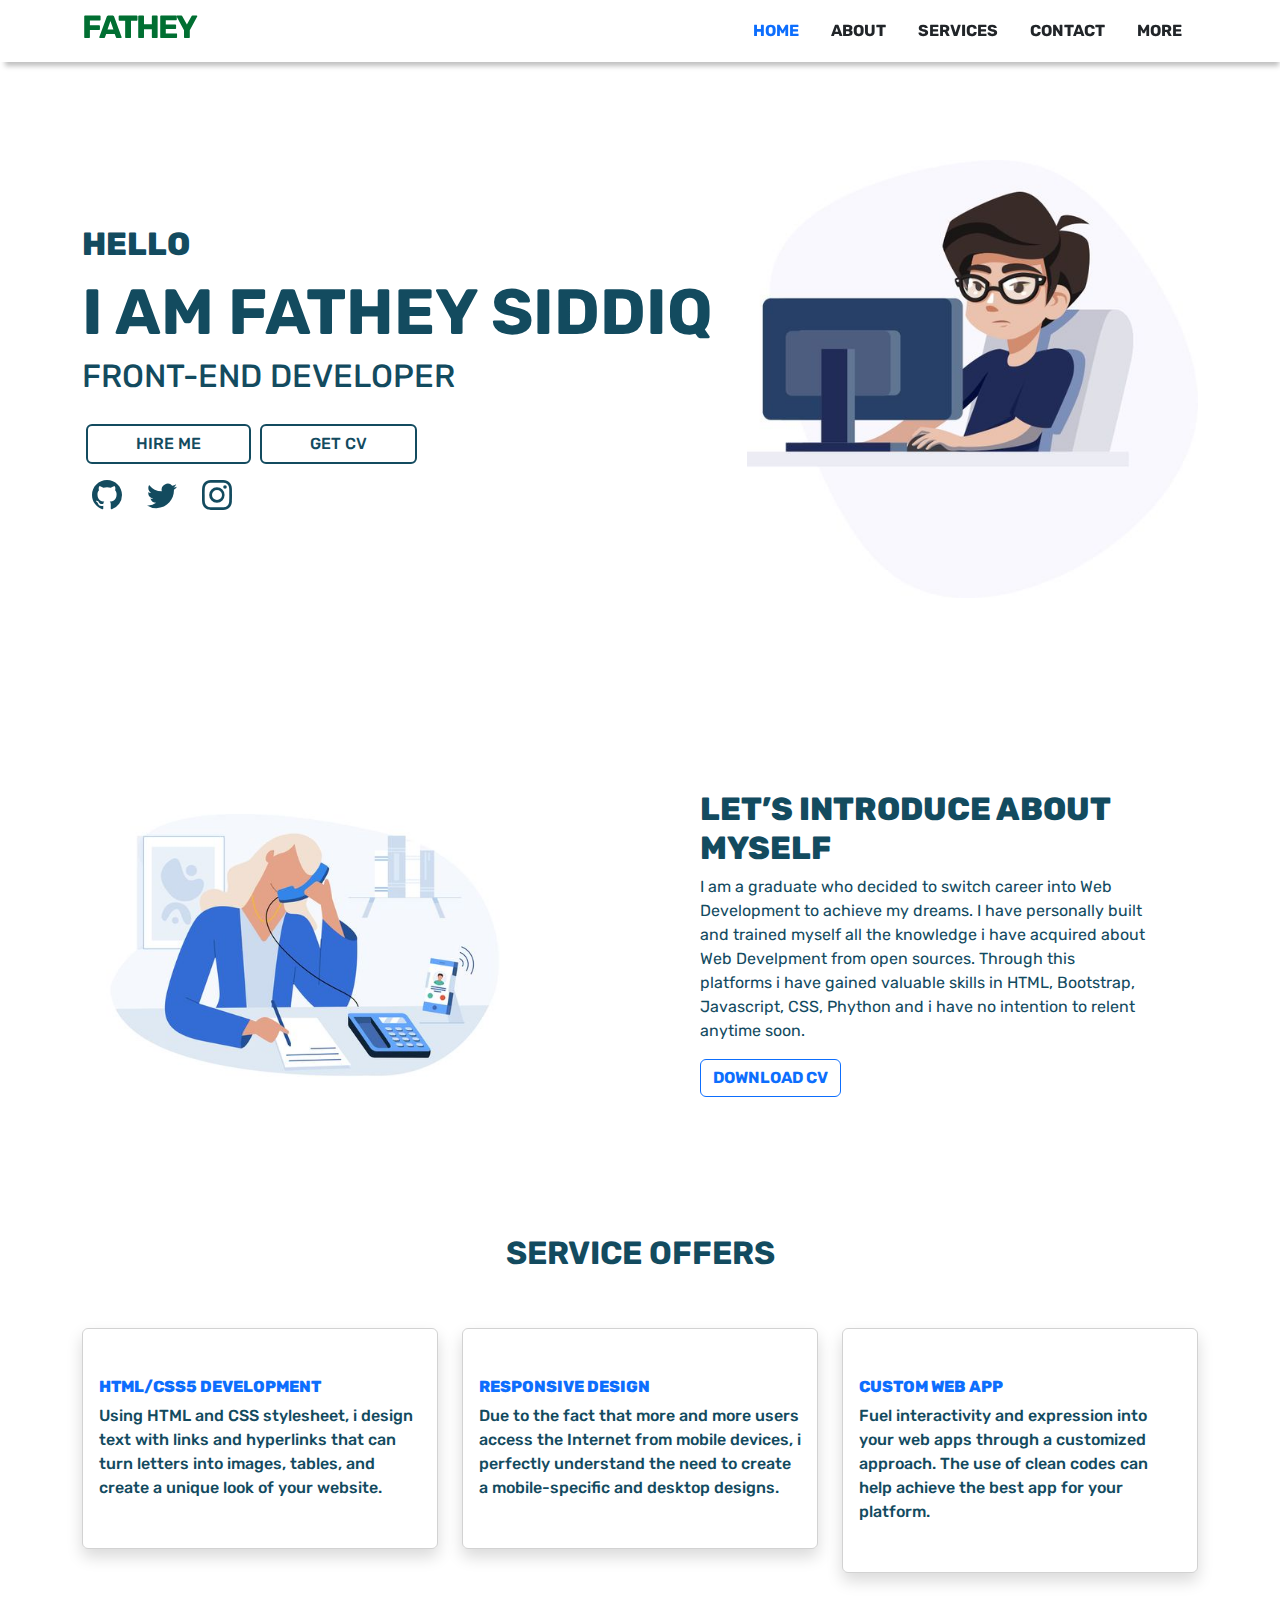
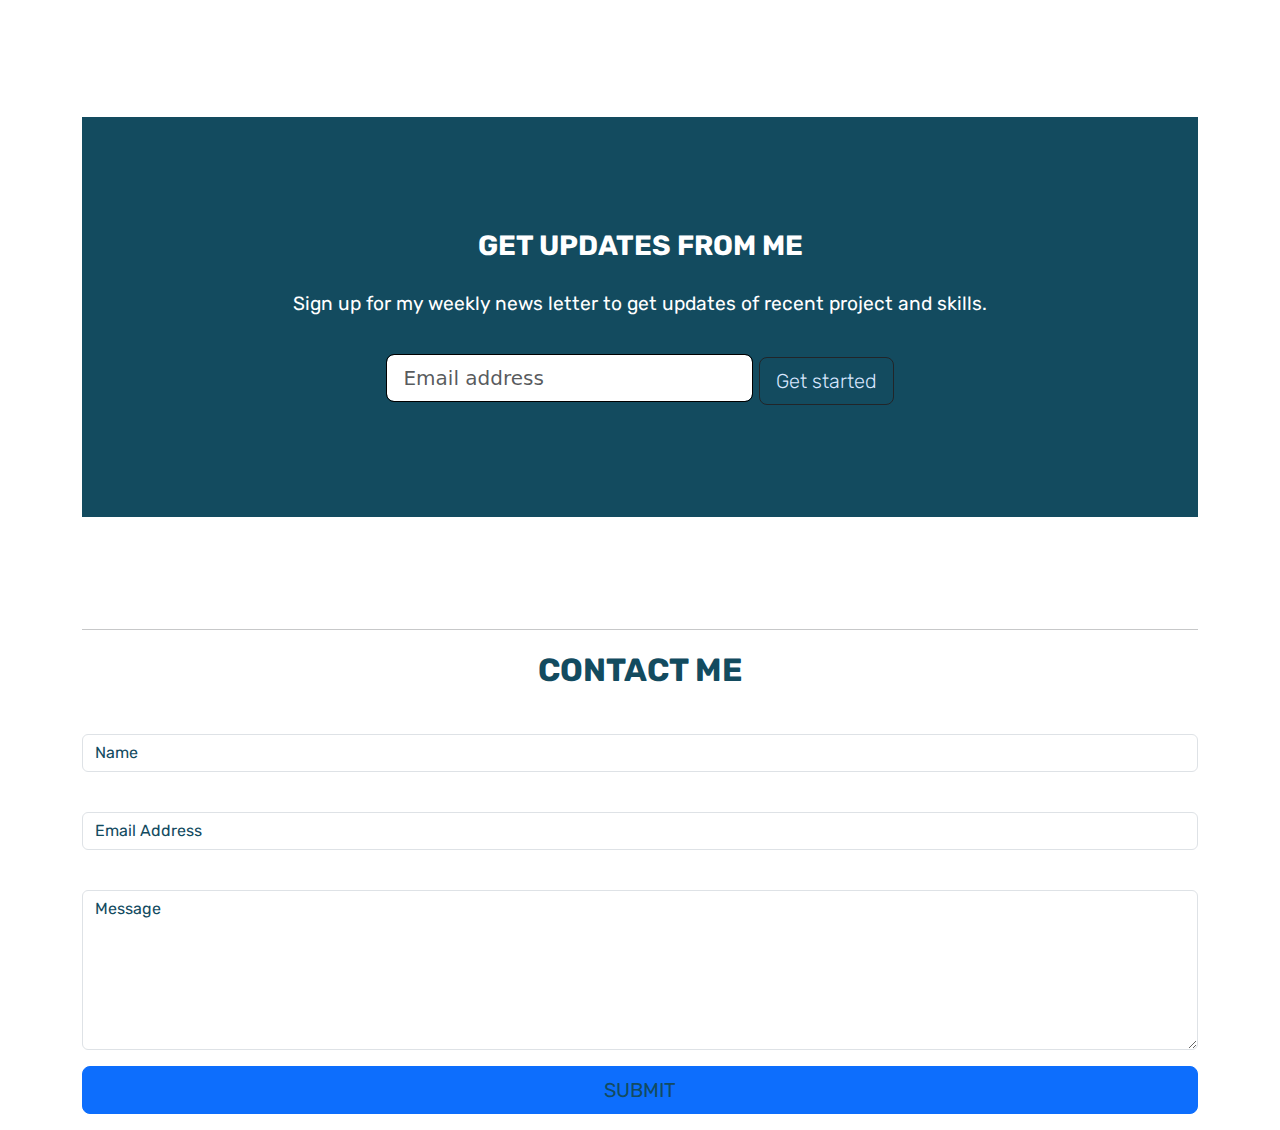
==== portfolo.html @ 189e60c7 "my portfolio website" ====
<!DOCTYPE html>
<html lang="en">
  <head>
    <meta charset="utf-8" />
    <meta http-equiv="X-UA-Compatible" content="IE=edge" />
    <meta name="viewport" content="width=device-width, initial-scale=1" />
    <link
      href="https://cdn.jsdelivr.net/npm/bootstrap@5.2.1/dist/css/bootstrap.min.css"
      rel="stylesheet"
    />

    <link rel="stylesheet" href="styles/styles.css" />
    <link
      rel="stylesheet"
      href="https://fonts.googleapis.com/css?family=Rubik"
    />
    <link
      rel="stylesheet"
      href="https://cdn.jsdelivr.net/npm/bootstrap-icons@1.5.0/font/bootstrap-icons.css"
    />
    <title>Fathey's World</title>
  </head>
  <body class="p-3 m-0 border-0 bd-example" style="background: white">
    <nav class="navbar navbar-dark navbar-expand-lg fixed-top mb-5">
      <div class="container">
        <h1 class="topper">FATHEY</h1>

        <button
          class="navbar-toggler bg-dark"
          type="button"
          data-bs-toggle="offcanvas"
          data-bs-target="#offcanvasDarkNavbar"
          aria-controls="offcanvasDarkNavbar"
        >
          <span class="navbar-toggler-icon"></span>
        </button>
        <div
          class="offcanvas offcanvas-end text-bg-info"
          tabindex="-1"
          id="offcanvasDarkNavbar"
          aria-labelledby="offcanvasDarkNavbarLabel"
        >
          <div class="offcanvas-header">
            <button
              type="button"
              class="btn-close btn-close-white"
              data-bs-dismiss="offcanvas"
              aria-label="Close"
            ></button>
          </div>
          <div class="offcanvas-body">
            <ul class="navbar-nav justify-content-end flex-grow-1">
              <li class="nav-item">
                <a
                  class="nav-link active link-primary active px-3"
                  aria-current="page"
                  href="#"
                  >HOME</a
                >
              </li>
              <li class="nav-item">
                <a class="nav-link link-dark active px-3" href="#">ABOUT</a>
              </li>
              <li class="nav-item">
                <a class="nav-link link-dark active px-3" href="">SERVICES</a>
              </li>
              <li class="nav-item">
                <a class="nav-link link-dark active px-3" href="">CONTACT</a>
              </li>
              <li class="nav-item">
                <a class="nav-link link-dark active px-3" href="">MORE</a>
              </li>
            </ul>
          </div>
        </div>
      </div>
    </nav>

    <!--introductory note about the portfolio-->
    <main>
      <div class="container main">
        <div class="row">
          <div class="col-12 col-lg-7">
            <div class="mt-5 pt-5">
              <p class="text-one mt-5 pt-3 lh-sm">HELLO</p>
              <p class="text-two lh-1">I AM FATHEY SIDDIQ</p>
              <p class="text-three lh-1">FRONT-END DEVELOPER</p>
            </div>

            <div class="">
              <button type="button" class="btn btn-md px-5 mx-1 my-3">
                <span>HIRE ME</span>
              </button>
              <button type="button" class="btn btn-md px-5 my-3">
                <span>GET CV</span>
              </button>
            </div>
            <div class="social">
              <svg
                xmlns="http://www.w3.org/2000/svg"
                width="50"
                height="30"
                fill="#134b5f"
                class="bi bi-github"
                viewBox="0 0 16 16"
              >
                <path
                  d="M8 0C3.58 0 0 3.58 0 8c0 3.54 2.29 6.53 5.47 7.59.4.07.55-.17.55-.38 0-.19-.01-.82-.01-1.49-2.01.37-2.53-.49-2.69-.94-.09-.23-.48-.94-.82-1.13-.28-.15-.68-.52-.01-.53.63-.01 1.08.58 1.23.82.72 1.21 1.87.87 2.33.66.07-.52.28-.87.51-1.07-1.78-.2-3.64-.89-3.64-3.95 0-.87.31-1.59.82-2.15-.08-.2-.36-1.02.08-2.12 0 0 .67-.21 2.2.82.64-.18 1.32-.27 2-.27.68 0 1.36.09 2 .27 1.53-1.04 2.2-.82 2.2-.82.44 1.1.16 1.92.08 2.12.51.56.82 1.27.82 2.15 0 3.07-1.87 3.75-3.65 3.95.29.25.54.73.54 1.48 0 1.07-.01 1.93-.01 2.2 0 .21.15.46.55.38A8.012 8.012 0 0 0 16 8c0-4.42-3.58-8-8-8z"
                />
              </svg>

              <svg
                xmlns="http://www.w3.org/2000/svg"
                width="50"
                height="30"
                fill="#134b5f"
                class="bi bi-twitter"
                viewBox="0 0 16 16"
              >
                <path
                  d="M5.026 15c6.038 0 9.341-5.003 9.341-9.334 0-.14 0-.282-.006-.422A6.685 6.685 0 0 0 16 3.542a6.658 6.658 0 0 1-1.889.518 3.301 3.301 0 0 0 1.447-1.817 6.533 6.533 0 0 1-2.087.793A3.286 3.286 0 0 0 7.875 6.03a9.325 9.325 0 0 1-6.767-3.429 3.289 3.289 0 0 0 1.018 4.382A3.323 3.323 0 0 1 .64 6.575v.045a3.288 3.288 0 0 0 2.632 3.218 3.203 3.203 0 0 1-.865.115 3.23 3.23 0 0 1-.614-.057 3.283 3.283 0 0 0 3.067 2.277A6.588 6.588 0 0 1 .78 13.58a6.32 6.32 0 0 1-.78-.045A9.344 9.344 0 0 0 5.026 15z"
                />
              </svg>

              <svg
                xmlns="http://www.w3.org/2000/svg"
                width="50"
                height="30"
                fill="#134b5f"
                class="bi bi-instagram"
                viewBox="0 0 16 16"
              >
                <path
                  d="M8 0C5.829 0 5.556.01 4.703.048 3.85.088 3.269.222 2.76.42a3.917 3.917 0 0 0-1.417.923A3.927 3.927 0 0 0 .42 2.76C.222 3.268.087 3.85.048 4.7.01 5.555 0 5.827 0 8.001c0 2.172.01 2.444.048 3.297.04.852.174 1.433.372 1.942.205.526.478.972.923 1.417.444.445.89.719 1.416.923.51.198 1.09.333 1.942.372C5.555 15.99 5.827 16 8 16s2.444-.01 3.298-.048c.851-.04 1.434-.174 1.943-.372a3.916 3.916 0 0 0 1.416-.923c.445-.445.718-.891.923-1.417.197-.509.332-1.09.372-1.942C15.99 10.445 16 10.173 16 8s-.01-2.445-.048-3.299c-.04-.851-.175-1.433-.372-1.941a3.926 3.926 0 0 0-.923-1.417A3.911 3.911 0 0 0 13.24.42c-.51-.198-1.092-.333-1.943-.372C10.443.01 10.172 0 7.998 0h.003zm-.717 1.442h.718c2.136 0 2.389.007 3.232.046.78.035 1.204.166 1.486.275.373.145.64.319.92.599.28.28.453.546.598.92.11.281.24.705.275 1.485.039.843.047 1.096.047 3.231s-.008 2.389-.047 3.232c-.035.78-.166 1.203-.275 1.485a2.47 2.47 0 0 1-.599.919c-.28.28-.546.453-.92.598-.28.11-.704.24-1.485.276-.843.038-1.096.047-3.232.047s-2.39-.009-3.233-.047c-.78-.036-1.203-.166-1.485-.276a2.478 2.478 0 0 1-.92-.598 2.48 2.48 0 0 1-.6-.92c-.109-.281-.24-.705-.275-1.485-.038-.843-.046-1.096-.046-3.233 0-2.136.008-2.388.046-3.231.036-.78.166-1.204.276-1.486.145-.373.319-.64.599-.92.28-.28.546-.453.92-.598.282-.11.705-.24 1.485-.276.738-.034 1.024-.044 2.515-.045v.002zm4.988 1.328a.96.96 0 1 0 0 1.92.96.96 0 0 0 0-1.92zm-4.27 1.122a4.109 4.109 0 1 0 0 8.217 4.109 4.109 0 0 0 0-8.217zm0 1.441a2.667 2.667 0 1 1 0 5.334 2.667 2.667 0 0 1 0-5.334z"
                />
              </svg>
            </div>
          </div>
          <div class="col-none col-lg-5">
            <img
              src="images/folio.jpg"
              class="image-fluid my-5 py-5 image1"
              alt="mages"
            />
          </div>
        </div>
      </div>
    </main>

    <section>
      <div class="container" id="section1">
        <div class="row">
          <div class="col col-lg-6 mt-5 pt-5">
            <img
              src="images/magic2.jpg"
              class="image-fluid mx-1 px-2 image2"
              alt="magic2"
            />
          </div>
          <!-- basic introduction about me -->
          <div class="col-12 col-lg-6 mt-5 pt-5 intro">
            <h3 class="mx-5" id="intro">LET’S INTRODUCE ABOUT MYSELF</h3>
            <p class="mx-5">
              I am a graduate who decided to switch career into Web Development
              to achieve my dreams. I have personally built and trained myself
              all the knowledge i have acquired about Web Develpment from open
              sources. Through this platforms i have gained valuable skills in
              HTML, Bootstrap, Javascript, CSS, Phython and i have no intention
              to relent anytime soon.
            </p>
            <div class="mx-5">
              <button class="btn btn-outline-primary">
                <span>DOWNLOAD CV</span>
              </button>
            </div>
          </div>
        </div>
      </div>
    </section>

    <!-- skill section and serivce -->
    <section id="section2">
      <div class="container">
        <h3 class="text-center">SERVICE OFFERS</h3>
        <div class="row g-4">
          <div class="col-lg-4" id="card">
            <div class="card shadow">
              <div class="card-body py-5">
                <h6 class="card-title">
                  <a href=""> HTML/CSS5 DEVELOPMENT</a>
                </h6>
                <p class="card-text">
                  Using HTML and CSS stylesheet, i design text with links and
                  hyperlinks that can turn letters into images, tables, and
                  create a unique look of your website.
                </p>
              </div>
            </div>
          </div>
          <div class="col-lg-4" id="card">
            <div class="card shadow">
              <div class="card-body py-5">
                <h6 class="card-title">
                  <a href="">RESPONSIVE DESIGN</a>
                </h6>
                <p class="card-text">
                  Due to the fact that more and more users access the Internet
                  from mobile devices, i perfectly understand the need to create
                  a mobile-specific and desktop designs.
                </p>
              </div>
            </div>
          </div>
          <div class="col-lg-4" id="card">
            <div class="card shadow">
              <div class="card-body py-5">
                <h6 class="card-title">
                  <a href=""> CUSTOM WEB APP</a>
                </h6>
                <p class="card-text">
                  Fuel interactivity and expression into your web apps through a
                  customized approach. The use of clean codes can help achieve
                  the best app for your platform.
                </p>
              </div>
            </div>
          </div>
        </div>
      </div>
    </section>

    <section>
      <div class="container" id="section3">
        <div class="toper">
          <h3 class="">GET UPDATES FROM ME</h3>
          <p class="">
            Sign up for my weekly news letter to get updates of recent project
            and skills.
          </p>
          <form action="form-control" class="">
            <div class="form-group d-inline px-3">
              <!-- Form submit label -->
              <label for="form-control" class="form-label"
                ><input
                  type="email"
                  class="form-control-lg form-control"
                  placeholder="Email address"
                  id="input-lg"
              /></label>

              <!-- Form submit button -->
              <button type="button" class="btn btn-outline-dark btn-lg">
                <span>Get started</span>
              </button>
            </div>
          </form>
        </div>
      </div>
    </section>

    <section>
      <div class="container">
        <div class="" id="contacts">
          <div id="contactForm">
            <hr />
            <p class="text-center">CONTACT ME</p>
            <form
              action="mailto:fati.muhammad1@icloud.com"
              method="post"
              enctype="text/plain"
            >
              <!-- Name input -->
              <div class="mb-3">
                <label class="form-label" for="name"></label>
                <input
                  class="form-control"
                  id="name"
                  type="text"
                  placeholder="Name"
                  required
                />
              </div>

              <!-- Email address input -->
              <div class="mb-3">
                <label class="form-label" for="emailAddress"></label>
                <input
                  class="form-control"
                  id="emailAddress"
                  type="email"
                  placeholder="Email Address"
                  required
                />
              </div>

              <!-- Message input -->
              <div class="mb-3">
                <label class="form-label" for="message"></label>
                <textarea
                  class="form-control"
                  id="message"
                  type="text"
                  placeholder="Message"
                  size="50"
                  required
                ></textarea>
              </div>

              <!-- Form submit button -->
              <div class="d-grid">
                <button class="btn btn-primary btn-lg" type="submit">
                  <span>SUBMIT</span>
                </button>
              </div>
            </form>
          </div>
        </div>
      </div>
    </section>

    <script src="https://cdn.jsdelivr.net/npm/bootstrap@5.2.1/dist/js/bootstrap.bundle.min.js"></script>
  </body>
</html>
---- styles/styles.css ----
nav {
  color: var(--bs-black);
  background: white;
  box-shadow: 2px 7px 5px -3px rgba(0, 0, 0, 0.25);
  -webkit-box-shadow: 2px 7px 5px -3px rgba(0, 0, 0, 0.25);
  -moz-box-shadow: 2px 7px 5px -3px rgba(0, 0, 0, 0.25);
}

nav .topper {
  color: #016f32;
  font-family: Rubik, sherif;
  font-size: 2em;
  font-weight: 700;
  letter-spacing: -2px;
}

nav .nav-link {
  font-family: Rubik, sherif;
  font-weight: 700;
  color: var(--bs-black);
}

.main {
  margin-top: 3em;
  color: #134b5f;
}

.main .text-one {
  color: #134b5f;
  font-family: Rubik, sherif;
  font-weight: 800;
  font-size: 2em;
}

.main .text-two {
  color: #134b5f;
  font-family: Rubik, sherif;
  font-weight: 700;
  font-size: 4em;
}

.main .text-three {
  color: #134b5f;
  font-family: Rubik, sherif;
  font-weight: 450;
  font-size: 2em;
}

.main .btn {
  background-color: white;
  color: #134b5f;
  border: 2px solid #134b5f;
}

.main .btn:hover, .main .btn:focus, .main .btn:active, .main .btn.active, .main .open > .dropdown-toggle.btn {
  background-color: #134b5f;
  color: white;
}

.main span {
  font-weight: 500;
  font-family: Rubik, sherif;
  font-size: 1em;
}

.main .git-el, .main .twitter-el {
  padding: 10px;
}

.main .image1 {
  max-width: 100%;
  height: auto;
}

#section1 img {
  max-width: 80%;
  height: auto;
}

#section1 h3 {
  font-size: 2em;
  font-family: Rubik, sherif;
  font-weight: 800;
  color: #134b5f;
}

#section1 p {
  font-family: Rubik, sherif;
  color: #134b5f;
}

#section1 span {
  font-family: Rubik, sherif;
  font-weight: 700;
}

#section2 {
  margin-top: 8em;
  margin-bottom: 8em;
}

#section2 h3 {
  font-family: Rubik, sherif;
  color: #134b5f;
  font-weight: 700;
  font-size: 2em;
}

#section2 .row {
  margin-top: 1em;
}

#section2 .card {
  margin: 1em auto;
  background: -webkit-gradient(linear, left top, right top, from(#e3ffe7), to(#d9e7ff)) box-shadow rgba(var(--bs-black), 0.075);
  background: linear-gradient(90deg, #e3ffe7 0%, #d9e7ff 100%) box-shadow rgba(var(--bs-black), 0.075);
}

#section2 a {
  text-decoration: none;
  font-family: Rubik, sherif;
  font-weight: 800;
}

#section2 p {
  color: #134b5f;
  font-family: Rubik, sherif;
  font-weight: 500;
}

#section3 .toper {
  text-align: center;
  margin-top: 5em;
  margin-bottom: 7em;
  height: 400px;
  background-color: #134b5f;
}

#section3 h3 {
  padding-top: 4em;
  font-family: Rubik, sherif;
  color: white;
  font-weight: 700;
}

#section3 p {
  padding-top: 1em;
  padding-bottom: 1em;
  font-family: Rubik, sherif;
  color: white;
  font-size: 1.2em;
}

#section3 input {
  border: 1px solid black;
  padding-right: 3em;
  margin-right: 2em;
}

#section3 span {
  font-family: Rubik, sherif;
  font-weight: 300;
  color: #d9e7ff;
}

#contact {
  padding-left: 15em;
}

#contactForm {
  text-align: center;
}

#contactForm p {
  text-align: center;
  font-family: Rubik, sherif;
  color: #134b5f;
  font-size: 2em;
  font-weight: 700;
}

#contactForm ::-webkit-input-placeholder {
  font-family: Rubik, sherif;
  color: #134b5f;
}

#contactForm :-ms-input-placeholder {
  font-family: Rubik, sherif;
  color: #134b5f;
}

#contactForm ::-ms-input-placeholder {
  font-family: Rubik, sherif;
  color: #134b5f;
}

#contactForm ::placeholder {
  font-family: Rubik, sherif;
  color: #134b5f;
}

#contactForm textarea {
  height: 10rem;
}

#contactForm span {
  font-family: Rubik, sherif;
  color: #134b5f;
}
/*# sourceMappingURL=styles.css.map */
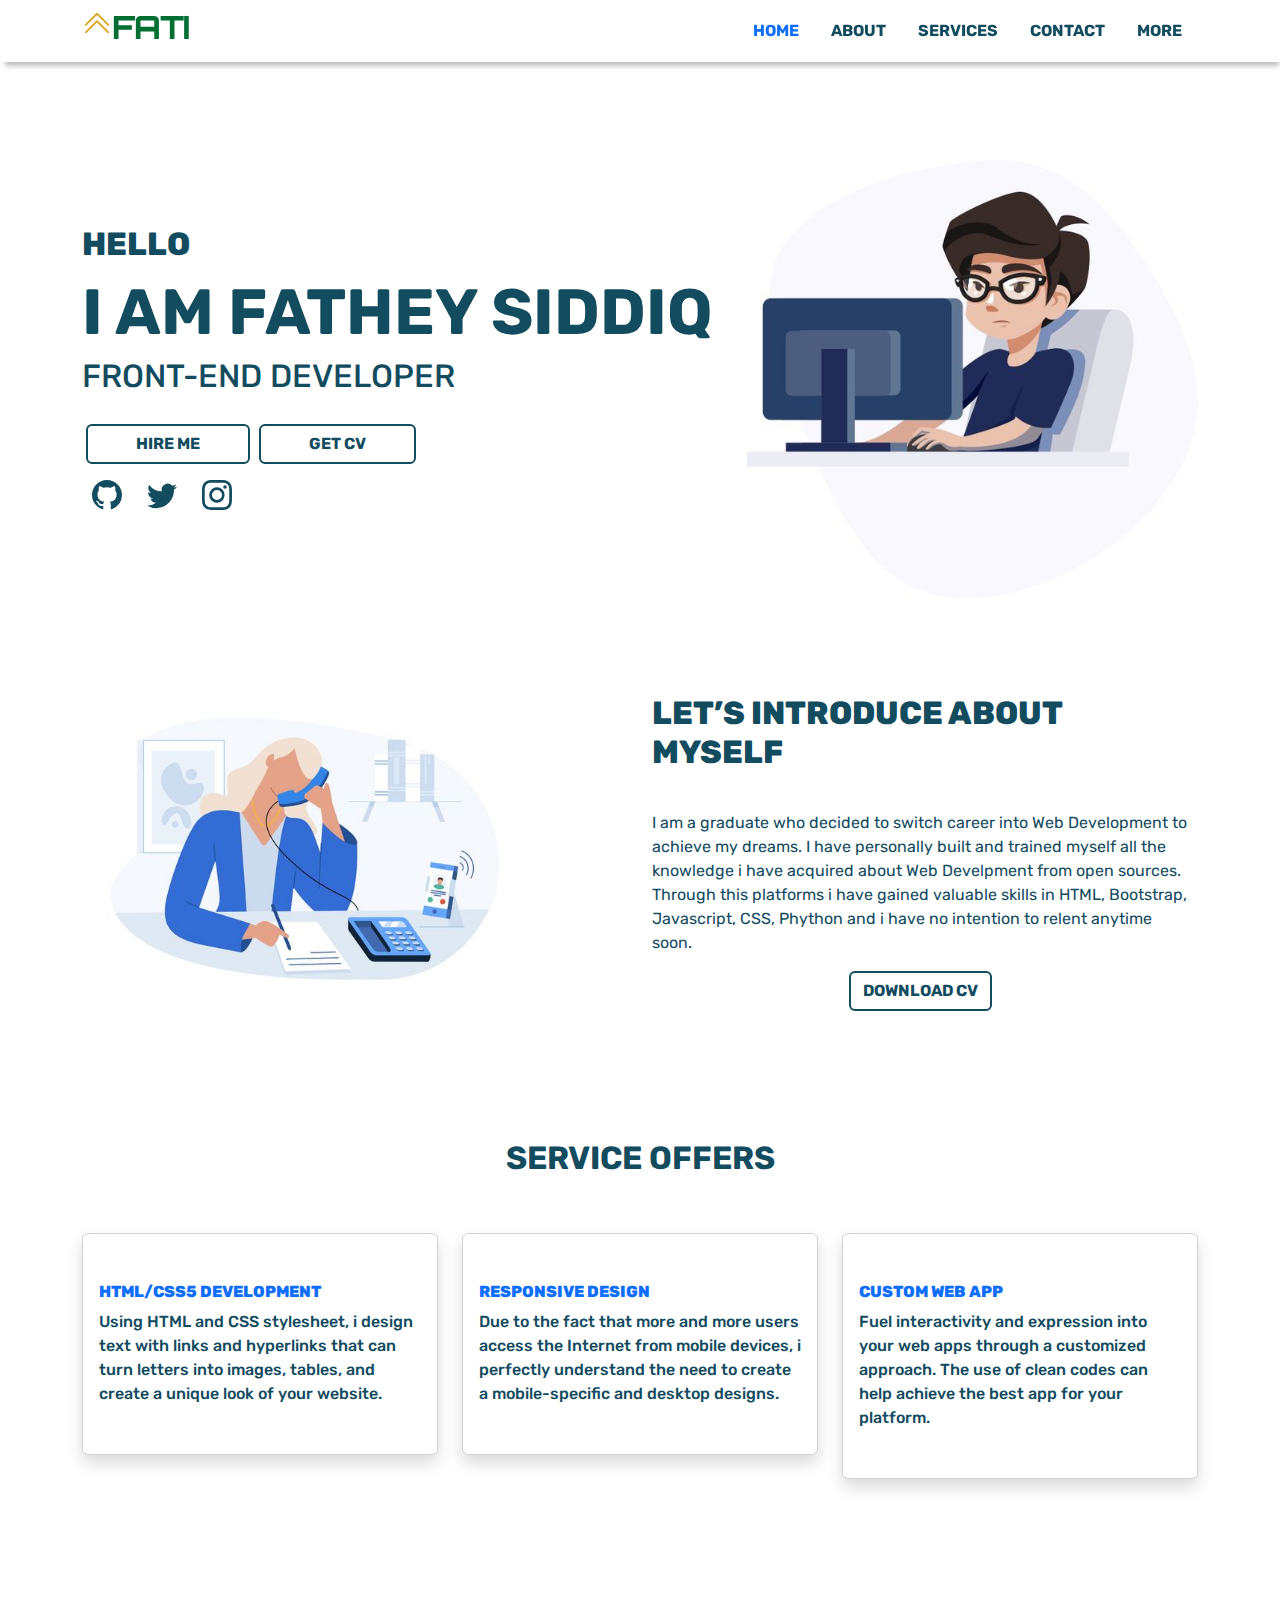
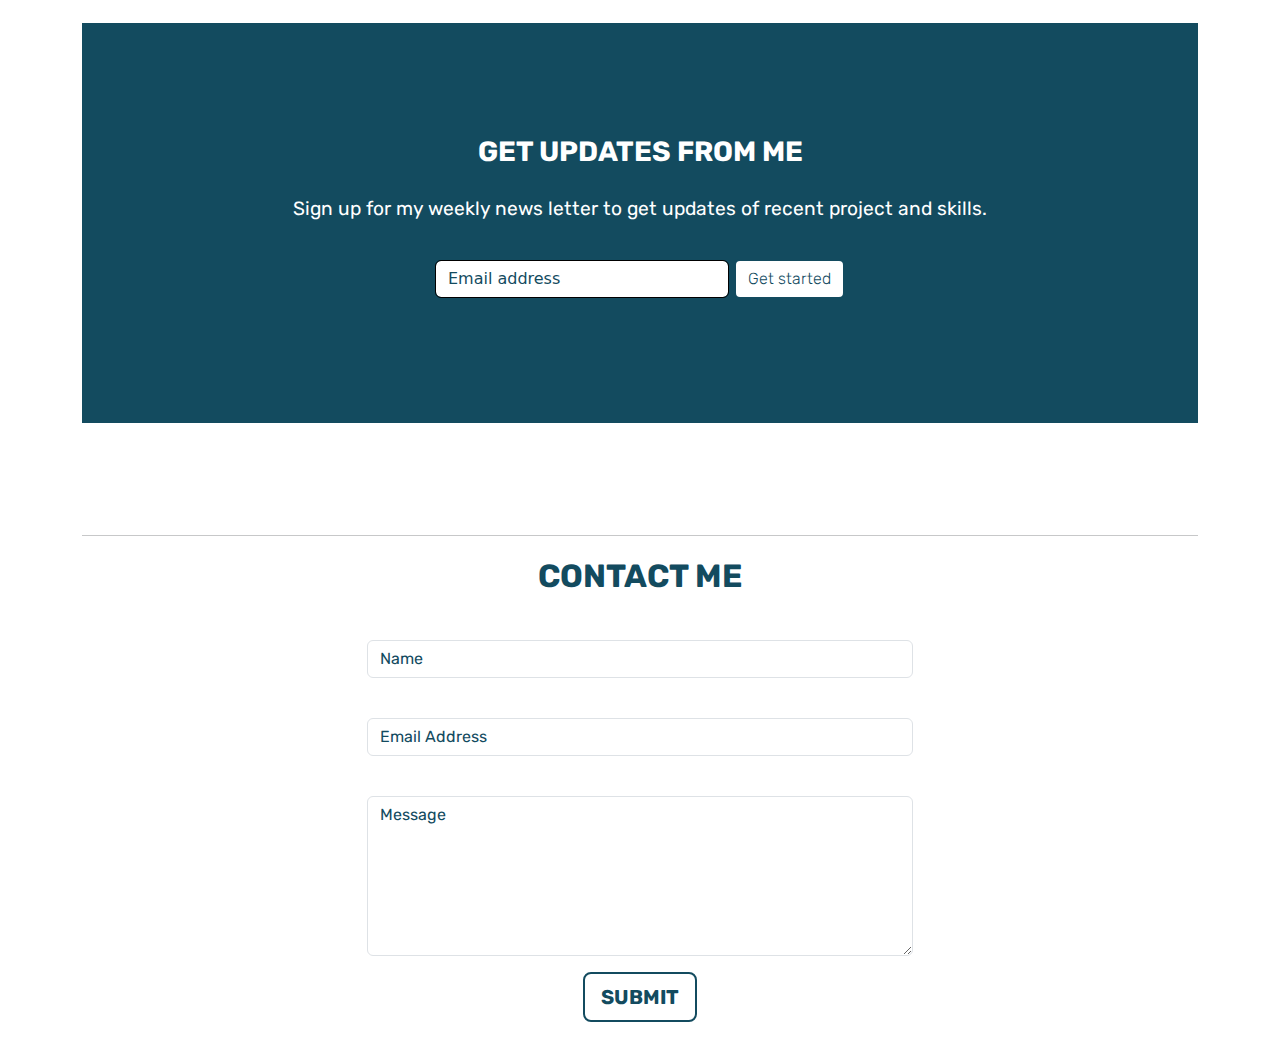
==== commit f489eaab: "animated" ====
--- a/portfolo.html
+++ b/portfolo.html
@@ -9,24 +9,65 @@
       rel="stylesheet"
     />
 
-    <link rel="stylesheet" href="styles/styles.css" />
     <link
       rel="stylesheet"
       href="https://fonts.googleapis.com/css?family=Rubik"
     />
+
+    <link
+      rel="stylesheet"
+      href="https://fonts.googleapis.com/css?family=Orbitron"
+    />
+
     <link
       rel="stylesheet"
       href="https://cdn.jsdelivr.net/npm/bootstrap-icons@1.5.0/font/bootstrap-icons.css"
     />
+    <link rel="stylesheet" href="styles/styles.css" />
+    <link rel="stylesheet" href="folo.css" />
     <title>Fathey's World</title>
   </head>
-  <body class="p-3 m-0 border-0 bd-example" style="background: white">
-    <nav class="navbar navbar-dark navbar-expand-lg fixed-top mb-5">
+  <body
+    class="p-3 m-0 border-0 bd-example"
+    style="
+      background: white;
+      animation: body 1s ease 0s 1 normal forwards;
+      @keyframes body {
+        0% {
+          transform: scale(0);
+        }
+
+        100% {
+          transform: scale(1);
+        }
+      }
+    "
+  >
+    <nav class="navbar navbar-expand-lg fixed-top mb-5">
       <div class="container">
-        <h1 class="topper">FATHEY</h1>
+        <div class="logo">
+          <svg
+            xmlns="http://www.w3.org/2000/svg"
+            width="30"
+            height="30"
+            fill="goldenrod"
+            class="bi bi-chevron-double-up"
+            viewBox="0 0 16 16"
+          >
+            <path
+              fill-rule="evenodd"
+              d="M7.646 2.646a.5.5 0 0 1 .708 0l6 6a.5.5 0 0 1-.708.708L8 3.707 2.354 9.354a.5.5 0 1 1-.708-.708l6-6z"
+            />
+            <path
+              fill-rule="evenodd"
+              d="M7.646 6.646a.5.5 0 0 1 .708 0l6 6a.5.5 0 0 1-.708.708L8 7.707l-5.646 5.647a.5.5 0 0 1-.708-.708l6-6z"
+            />
+          </svg>
+          <h1 class="topper">FATI</h1>
+        </div>
 
         <button
-          class="navbar-toggler bg-dark"
+          class="navbar-toggler bg-light"
           type="button"
           data-bs-toggle="offcanvas"
           data-bs-target="#offcanvasDarkNavbar"
@@ -35,7 +76,7 @@
           <span class="navbar-toggler-icon"></span>
         </button>
         <div
-          class="offcanvas offcanvas-end text-bg-info"
+          class="offcanvas offcanvas-end"
           tabindex="-1"
           id="offcanvasDarkNavbar"
           aria-labelledby="offcanvasDarkNavbarLabel"
@@ -59,16 +100,24 @@
                 >
               </li>
               <li class="nav-item">
-                <a class="nav-link link-dark active px-3" href="#">ABOUT</a>
-              </li>
-              <li class="nav-item">
-                <a class="nav-link link-dark active px-3" href="">SERVICES</a>
-              </li>
-              <li class="nav-item">
-                <a class="nav-link link-dark active px-3" href="">CONTACT</a>
-              </li>
-              <li class="nav-item">
-                <a class="nav-link link-dark active px-3" href="">MORE</a>
+                <a class="nav-link active px-3" style="color: #134b5f" href="#"
+                  >ABOUT</a
+                >
+              </li>
+              <li class="nav-item">
+                <a class="nav-link active px-3" style="color: #134b5f" href=""
+                  >SERVICES</a
+                >
+              </li>
+              <li class="nav-item">
+                <a class="nav-link active px-3" style="color: #134b5f" href=""
+                  >CONTACT</a
+                >
+              </li>
+              <li class="nav-item">
+                <a class="nav-link active px-3" style="color: #134b5f" href=""
+                  >MORE</a
+                >
               </li>
             </ul>
           </div>
@@ -150,7 +199,7 @@
     <section>
       <div class="container" id="section1">
         <div class="row">
-          <div class="col col-lg-6 mt-5 pt-5">
+          <div class="col-sm-12 col-lg-6">
             <img
               src="images/magic2.jpg"
               class="image-fluid mx-1 px-2 image2"
@@ -158,9 +207,9 @@
             />
           </div>
           <!-- basic introduction about me -->
-          <div class="col-12 col-lg-6 mt-5 pt-5 intro">
-            <h3 class="mx-5" id="intro">LET’S INTRODUCE ABOUT MYSELF</h3>
-            <p class="mx-5">
+          <div class="col-sm-12 col-lg-6 intro">
+            <h3 class="" id="intro">LET’S INTRODUCE ABOUT MYSELF</h3>
+            <p class="">
               I am a graduate who decided to switch career into Web Development
               to achieve my dreams. I have personally built and trained myself
               all the knowledge i have acquired about Web Develpment from open
@@ -168,8 +217,8 @@
               HTML, Bootstrap, Javascript, CSS, Phython and i have no intention
               to relent anytime soon.
             </p>
-            <div class="mx-5">
-              <button class="btn btn-outline-primary">
+            <div class="d-btn">
+              <button class="btn">
                 <span>DOWNLOAD CV</span>
               </button>
             </div>
@@ -243,13 +292,13 @@
               <label for="form-control" class="form-label"
                 ><input
                   type="email"
-                  class="form-control-lg form-control"
+                  class="form-control-md form-control"
                   placeholder="Email address"
                   id="input-lg"
               /></label>
 
               <!-- Form submit button -->
-              <button type="button" class="btn btn-outline-dark btn-lg">
+              <button type="button" class="btn btn-outline-dark btn-md">
                 <span>Get started</span>
               </button>
             </div>
@@ -264,55 +313,61 @@
           <div id="contactForm">
             <hr />
             <p class="text-center">CONTACT ME</p>
-            <form
-              action="mailto:fati.muhammad1@icloud.com"
-              method="post"
-              enctype="text/plain"
-            >
-              <!-- Name input -->
-              <div class="mb-3">
-                <label class="form-label" for="name"></label>
-                <input
-                  class="form-control"
-                  id="name"
-                  type="text"
-                  placeholder="Name"
-                  required
-                />
+            <div class="row">
+              <div class="col-lg-3"></div>
+              <div class="col-lg-6 col-sm-12">
+                <form
+                  action="mailto:fati.muhammad1@icloud.com"
+                  method="post"
+                  enctype="text/plain"
+                >
+                  <!-- Name input -->
+                  <div class="mb-3">
+                    <label class="form-label" for="name"></label>
+                    <input
+                      class="form-control"
+                      id="name"
+                      type="text"
+                      placeholder="Name"
+                      required
+                    />
+                  </div>
+
+                  <!-- Email address input -->
+                  <div class="mb-3">
+                    <label class="form-label" for="emailAddress"></label>
+                    <input
+                      class="form-control"
+                      id="emailAddress"
+                      type="email"
+                      placeholder="Email Address"
+                      required
+                    />
+                  </div>
+
+                  <!-- Message input -->
+                  <div class="mb-3">
+                    <label class="form-label" for="message"></label>
+                    <textarea
+                      class="form-control"
+                      id="message"
+                      type="text"
+                      placeholder="Message"
+                      size="50"
+                      required
+                    ></textarea>
+                  </div>
+
+                  <!-- Form submit button -->
+                  <div class="d-grid">
+                    <button class="btn btn-lg" type="submit">
+                      <span>SUBMIT</span>
+                    </button>
+                  </div>
+                </form>
+                <div class="col-lg-3"></div>
               </div>
-
-              <!-- Email address input -->
-              <div class="mb-3">
-                <label class="form-label" for="emailAddress"></label>
-                <input
-                  class="form-control"
-                  id="emailAddress"
-                  type="email"
-                  placeholder="Email Address"
-                  required
-                />
-              </div>
-
-              <!-- Message input -->
-              <div class="mb-3">
-                <label class="form-label" for="message"></label>
-                <textarea
-                  class="form-control"
-                  id="message"
-                  type="text"
-                  placeholder="Message"
-                  size="50"
-                  required
-                ></textarea>
-              </div>
-
-              <!-- Form submit button -->
-              <div class="d-grid">
-                <button class="btn btn-primary btn-lg" type="submit">
-                  <span>SUBMIT</span>
-                </button>
-              </div>
-            </form>
+            </div>
           </div>
         </div>
       </div>
--- a/styles/styles.css
+++ b/styles/styles.css
@@ -1,75 +1,216 @@
 nav {
-  color: var(--bs-black);
   background: white;
   box-shadow: 2px 7px 5px -3px rgba(0, 0, 0, 0.25);
   -webkit-box-shadow: 2px 7px 5px -3px rgba(0, 0, 0, 0.25);
   -moz-box-shadow: 2px 7px 5px -3px rgba(0, 0, 0, 0.25);
 }
 
+nav .logo {
+  display: -webkit-box;
+  display: -ms-flexbox;
+  display: flex;
+}
+
 nav .topper {
   color: #016f32;
-  font-family: Rubik, sherif;
-  font-size: 2em;
-  font-weight: 700;
-  letter-spacing: -2px;
+  font-family: Orbitron, san-sherif;
+  font-size: 2em;
+  font-weight: 800;
+  letter-spacing: -1px;
 }
 
 nav .nav-link {
-  font-family: Rubik, sherif;
-  font-weight: 700;
-  color: var(--bs-black);
-}
-
-.main {
+  font-family: Rubik, san-sherif;
+  font-weight: 700;
+  color: #134b5f;
+  -webkit-animation: myAnim 1s ease 0s 1 normal forwards;
+          animation: myAnim 1s ease 0s 1 normal forwards;
+}
+
+@-webkit-keyframes myAnim {
+  0% {
+    -webkit-transform: scale(0.5);
+            transform: scale(0.5);
+  }
+  100% {
+    -webkit-transform: scale(1);
+            transform: scale(1);
+  }
+}
+
+@keyframes myAnim {
+  0% {
+    -webkit-transform: scale(0.5);
+            transform: scale(0.5);
+  }
+  100% {
+    -webkit-transform: scale(1);
+            transform: scale(1);
+  }
+}
+
+body .main {
   margin-top: 3em;
-  color: #134b5f;
-}
-
-.main .text-one {
-  color: #134b5f;
-  font-family: Rubik, sherif;
+}
+
+body .main .text-one {
+  color: #134b5f;
+  font-family: Rubik, san-sherif;
   font-weight: 800;
   font-size: 2em;
-}
-
-.main .text-two {
-  color: #134b5f;
-  font-family: Rubik, sherif;
+  -webkit-animation: tracking-in-expand-fwd-top 0.8s cubic-bezier(0.215, 0.61, 0.355, 1) both;
+          animation: tracking-in-expand-fwd-top 0.8s cubic-bezier(0.215, 0.61, 0.355, 1) both;
+}
+
+body .main .text-two {
+  color: #134b5f;
+  font-family: Rubik, san-sherif;
   font-weight: 700;
   font-size: 4em;
-}
-
-.main .text-three {
-  color: #134b5f;
-  font-family: Rubik, sherif;
+  -webkit-animation: tracking-in-expand-fwd-top 0.8s cubic-bezier(0.215, 0.61, 0.355, 1) both;
+          animation: tracking-in-expand-fwd-top 0.8s cubic-bezier(0.215, 0.61, 0.355, 1) both;
+}
+
+body .main .text-three {
+  color: #134b5f;
+  font-family: Rubik, san-sherif;
   font-weight: 450;
   font-size: 2em;
-}
-
-.main .btn {
+  -webkit-animation: tracking-in-expand-fwd-top 0.8s cubic-bezier(0.215, 0.61, 0.355, 1) both;
+          animation: tracking-in-expand-fwd-top 0.8s cubic-bezier(0.215, 0.61, 0.355, 1) both;
+}
+
+@-webkit-keyframes tracking-in-expand-fwd-top {
+  0% {
+    letter-spacing: -0.5em;
+    -webkit-transform: translateZ(-700px) translateY(-500px);
+            transform: translateZ(-700px) translateY(-500px);
+    opacity: 0;
+  }
+  40% {
+    opacity: 0.6;
+  }
+  100% {
+    -webkit-transform: translateZ(0) translateY(0);
+            transform: translateZ(0) translateY(0);
+    opacity: 1;
+  }
+}
+
+@keyframes tracking-in-expand-fwd-top {
+  0% {
+    letter-spacing: -0.5em;
+    -webkit-transform: translateZ(-700px) translateY(-500px);
+            transform: translateZ(-700px) translateY(-500px);
+    opacity: 0;
+  }
+  40% {
+    opacity: 0.6;
+  }
+  100% {
+    -webkit-transform: translateZ(0) translateY(0);
+            transform: translateZ(0) translateY(0);
+    opacity: 1;
+  }
+}
+
+body .btn {
   background-color: white;
   color: #134b5f;
   border: 2px solid #134b5f;
 }
 
-.main .btn:hover, .main .btn:focus, .main .btn:active, .main .btn.active, .main .open > .dropdown-toggle.btn {
+body .btn:hover {
   background-color: #134b5f;
   color: white;
-}
-
-.main span {
-  font-weight: 500;
-  font-family: Rubik, sherif;
+  -webkit-animation: myAnim 1s linear 5ms 1 normal forwards;
+          animation: myAnim 1s linear 5ms 1 normal forwards;
+}
+
+@keyframes myAnim {
+  0% {
+    -webkit-transform: scale(0.5);
+            transform: scale(0.5);
+  }
+  100% {
+    -webkit-transform: scale(1);
+            transform: scale(1);
+  }
+}
+
+body span {
+  font-weight: 700;
+  font-family: Rubik, san-sherif;
   font-size: 1em;
 }
 
-.main .git-el, .main .twitter-el {
-  padding: 10px;
-}
-
-.main .image1 {
+body .image1 {
   max-width: 100%;
   height: auto;
+  -webkit-animation: jello-horizontal 1.5s both;
+          animation: jello-horizontal 1.5s both;
+}
+
+@-webkit-keyframes jello-horizontal {
+  0% {
+    -webkit-transform: scale3d(1, 1, 1);
+            transform: scale3d(1, 1, 1);
+  }
+  30% {
+    -webkit-transform: scale3d(0.75, 1.25, 1);
+            transform: scale3d(0.75, 1.25, 1);
+  }
+  40% {
+    -webkit-transform: scale3d(1.25, 0.75, 1);
+            transform: scale3d(1.25, 0.75, 1);
+  }
+  50% {
+    -webkit-transform: scale3d(0.85, 1.15, 1);
+            transform: scale3d(0.85, 1.15, 1);
+  }
+  65% {
+    -webkit-transform: scale3d(1.05, 0.95, 1);
+            transform: scale3d(1.05, 0.95, 1);
+  }
+  75% {
+    -webkit-transform: scale3d(0.95, 1.05, 1);
+            transform: scale3d(0.95, 1.05, 1);
+  }
+  100% {
+    -webkit-transform: scale3d(1, 1, 1);
+            transform: scale3d(1, 1, 1);
+  }
+}
+
+@keyframes jello-horizontal {
+  0% {
+    -webkit-transform: scale3d(1, 1, 1);
+            transform: scale3d(1, 1, 1);
+  }
+  30% {
+    -webkit-transform: scale3d(0.75, 1.25, 1);
+            transform: scale3d(0.75, 1.25, 1);
+  }
+  40% {
+    -webkit-transform: scale3d(1.25, 0.75, 1);
+            transform: scale3d(1.25, 0.75, 1);
+  }
+  50% {
+    -webkit-transform: scale3d(0.85, 1.15, 1);
+            transform: scale3d(0.85, 1.15, 1);
+  }
+  65% {
+    -webkit-transform: scale3d(1.05, 0.95, 1);
+            transform: scale3d(1.05, 0.95, 1);
+  }
+  75% {
+    -webkit-transform: scale3d(0.95, 1.05, 1);
+            transform: scale3d(0.95, 1.05, 1);
+  }
+  100% {
+    -webkit-transform: scale3d(1, 1, 1);
+            transform: scale3d(1, 1, 1);
+  }
 }
 
 #section1 img {
@@ -77,20 +218,63 @@
   height: auto;
 }
 
+#section1 .intro {
+  max-width: 35em;
+}
+
 #section1 h3 {
-  font-size: 2em;
-  font-family: Rubik, sherif;
+  padding-bottom: 1em;
+  font-size: 2em;
+  font-family: Rubik, san-sherif;
   font-weight: 800;
   color: #134b5f;
+  -webkit-animation: tracking-in-expand-fwd-top 0.8s cubic-bezier(0.215, 0.61, 0.355, 1) both;
+          animation: tracking-in-expand-fwd-top 0.8s cubic-bezier(0.215, 0.61, 0.355, 1) both;
 }
 
 #section1 p {
-  font-family: Rubik, sherif;
-  color: #134b5f;
+  padding: 0 auto;
+  font-family: Rubik, san-sherif;
+  color: #134b5f;
+  -webkit-animation: tracking-in-expand-fwd-top 0.8s cubic-bezier(0.215, 0.61, 0.355, 1) both;
+          animation: tracking-in-expand-fwd-top 0.8s cubic-bezier(0.215, 0.61, 0.355, 1) both;
+}
+
+@keyframes tracking-in-expand-fwd-top {
+  0% {
+    letter-spacing: -0.5em;
+    -webkit-transform: translateZ(-700px) translateY(-500px);
+            transform: translateZ(-700px) translateY(-500px);
+    opacity: 0;
+  }
+  40% {
+    opacity: 0.6;
+  }
+  100% {
+    -webkit-transform: translateZ(0) translateY(0);
+            transform: translateZ(0) translateY(0);
+    opacity: 1;
+  }
+}
+
+#section1 .d-btn {
+  text-align: center;
+}
+
+#section1 .btn {
+  background-color: white;
+  color: #134b5f;
+  border: 2px solid #134b5f;
+  text-align: center;
+}
+
+#section1 .btn:hover, #section1 .btn:focus, #section1 .btn:active, #section1 .btn.active {
+  background-color: #134b5f;
+  color: white;
 }
 
 #section1 span {
-  font-family: Rubik, sherif;
+  font-family: Rubik, san-sherif;
   font-weight: 700;
 }
 
@@ -100,7 +284,7 @@
 }
 
 #section2 h3 {
-  font-family: Rubik, sherif;
+  font-family: Rubik, san-sherif;
   color: #134b5f;
   font-weight: 700;
   font-size: 2em;
@@ -118,13 +302,13 @@
 
 #section2 a {
   text-decoration: none;
-  font-family: Rubik, sherif;
+  font-family: Rubik, san-sherif;
   font-weight: 800;
 }
 
 #section2 p {
   color: #134b5f;
-  font-family: Rubik, sherif;
+  font-family: Rubik, san-sherif;
   font-weight: 500;
 }
 
@@ -138,7 +322,7 @@
 
 #section3 h3 {
   padding-top: 4em;
-  font-family: Rubik, sherif;
+  font-family: Rubik, san-sherif;
   color: white;
   font-weight: 700;
 }
@@ -146,7 +330,7 @@
 #section3 p {
   padding-top: 1em;
   padding-bottom: 1em;
-  font-family: Rubik, sherif;
+  font-family: Rubik, san-sherif;
   color: white;
   font-size: 1.2em;
 }
@@ -157,10 +341,26 @@
   margin-right: 2em;
 }
 
+#section3 input::-webkit-input-placeholder {
+  color: #134b5f;
+}
+
+#section3 input:-ms-input-placeholder {
+  color: #134b5f;
+}
+
+#section3 input::-ms-input-placeholder {
+  color: #134b5f;
+}
+
+#section3 input::placeholder {
+  color: #134b5f;
+}
+
 #section3 span {
-  font-family: Rubik, sherif;
+  font-family: Rubik, san-sherif;
   font-weight: 300;
-  color: #d9e7ff;
+  color: #134b5f;
 }
 
 #contact {
@@ -173,29 +373,29 @@
 
 #contactForm p {
   text-align: center;
-  font-family: Rubik, sherif;
+  font-family: Rubik, san-sherif;
   color: #134b5f;
   font-size: 2em;
   font-weight: 700;
 }
 
 #contactForm ::-webkit-input-placeholder {
-  font-family: Rubik, sherif;
+  font-family: Rubik, san-sherif;
   color: #134b5f;
 }
 
 #contactForm :-ms-input-placeholder {
-  font-family: Rubik, sherif;
+  font-family: Rubik, san-sherif;
   color: #134b5f;
 }
 
 #contactForm ::-ms-input-placeholder {
-  font-family: Rubik, sherif;
+  font-family: Rubik, san-sherif;
   color: #134b5f;
 }
 
 #contactForm ::placeholder {
-  font-family: Rubik, sherif;
+  font-family: Rubik, san-sherif;
   color: #134b5f;
 }
 
@@ -203,8 +403,23 @@
   height: 10rem;
 }
 
+#contactForm .d-grid {
+  -webkit-box-pack: center;
+      -ms-flex-pack: center;
+          justify-content: center;
+}
+
+#contactForm .btn {
+  color: #134b5f;
+  max-width: em;
+}
+
+#contactForm .btn:hover {
+  background-color: #134b5f;
+  color: white;
+}
+
 #contactForm span {
-  font-family: Rubik, sherif;
-  color: #134b5f;
+  font-family: Rubik, san-sherif;
 }
 /*# sourceMappingURL=styles.css.map */